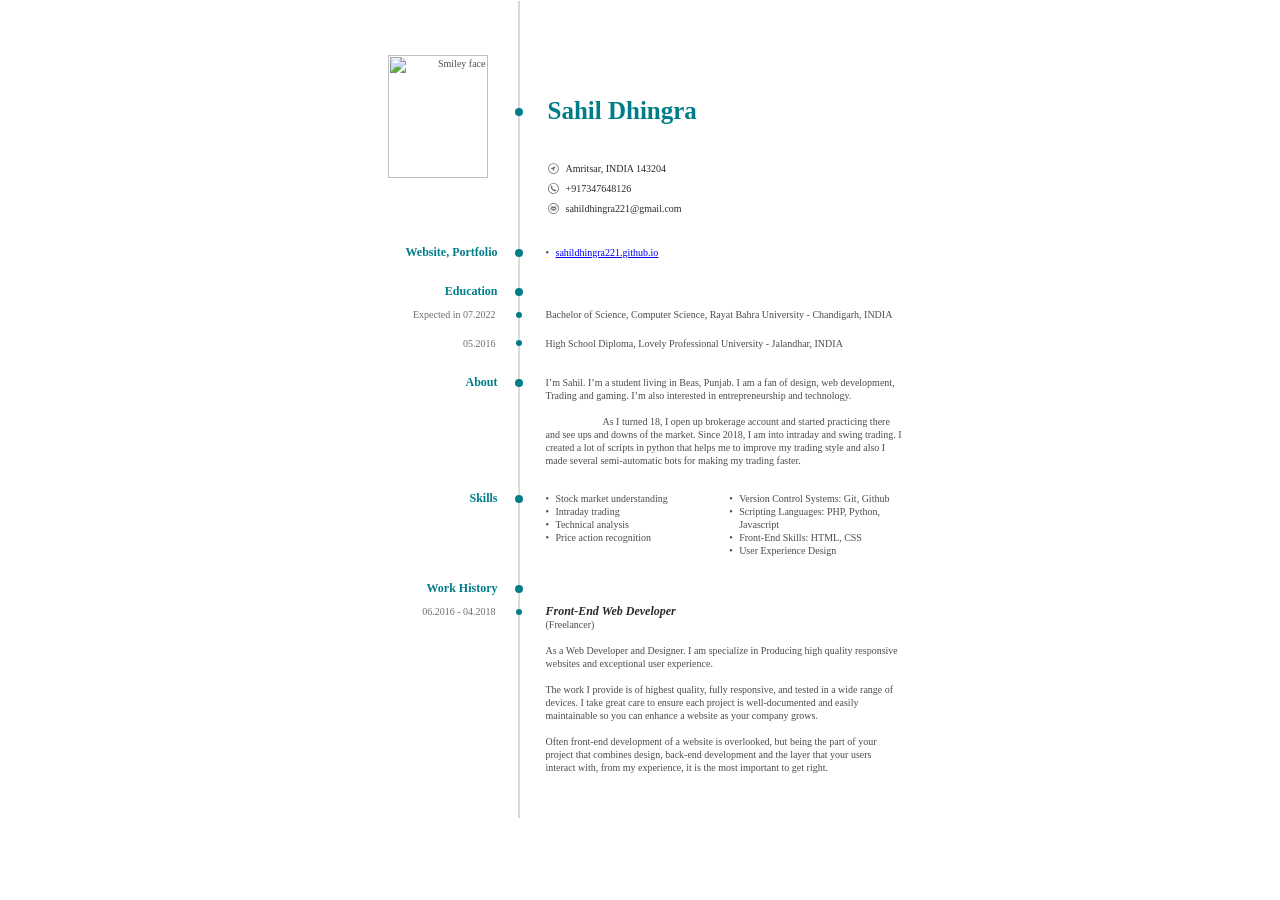
==== resume.html @ 559a5443 "--" ====
<head>
    <link rel="stylesheet" href="resume.css">
</head>
<body>
<div class="">
    <div id="document" class="document fontsize fontface vmargins hmargins  pagesize skn-mlf6 MLF6  MPR ">
        <div id="CONTAINER_PARENT_0" class="topsection">
            <div id="CONTAINER_0" class="left-box">
                <div data-react-beautiful-dnd-draggable="3" class="sortable-item section-container SortableItem-sibling  data-PICT">
                    <div class="document-tool sec-tool" id="editIcons" style="right: -2px;"></div>
                    <div id="SECTION_PICT7552d67d-1eed-a197-2945-15491c7cebd7" class="section notdraggable section-pict SECTION_PICT firstsection    " data-section-cd="PICT">
                        <div class=" doc-item">
                            <div class="">
                                <div class="">
                                    <div id="PARAGRAPH_PICT_a1ad3c7f-698c-4650-85c9-82f3941f0266" class="paragraph PARAGRAPH_PICT firstparagraph  ">
                                        <div class="clearfix doc-item">
                                            <div class="PICTPic">
                                                <div class="field" id="FIELD_PURL"><img class="chk" src="https://intlphotos.blob.core.windows.net/photos/in/3e060ab4-59a6-4940-82f0-f0417cb719e3.jpeg?0.648916024757165" alt="Smiley face"></div>
                                            </div>
                                        </div>
                                    </div>
                                </div>
                            </div>
                        </div>
                    </div>
                </div>
            </div>
            <div id="CONTAINER_1" class="right-box">
                <div data-react-beautiful-dnd-draggable="3" class="sortable-item section-container SortableItem-sibling name-contact ">
                    <div class="document-tool sec-tool" id="editIcons" style="right: -2px;"></div>
                    <div id="SECTION_NAMEb555451d-27c5-4bfc-bf7b-f57c0323a44e" class="section notdraggable SECTION_NAME     " data-section-cd="NAME">
                        <div class=" doc-item">
                            <div class="">
                                <div class="">
                                    <div id="PARAGRAPH_NAME_5bb9885c-5742-7766-4abd-771b2ad3e99a" class="paragraph PARAGRAPH_NAME firstparagraph  ">
                                        <div>
                                            <div class="name" dependency="FNAM|LNAM">
                                                <span class="field" id="FIELD_FNAM">Sahil</span><span dependency="FNAM+LNAM"> </span><span class="field" id="FIELD_LNAM">Dhingra</span>
                                            </div>

                                        </div>
                                    </div>
                                </div>
                            </div>
                        </div>
                    </div>
                    <div id="SECTION_CNTC436a7eb3-ae06-4fed-b0b2-0557e4ba7c1b" class="section SECTION_CNTC notdraggable     " data-section-cd="CNTC">
                        <div class=" doc-item">
                            <div class="">
                                <div class="">
                                    <div id="PARAGRAPH_CNTC_57a2c200-5609-93a1-6235-9f9015d9b83d" class="paragraph PARAGRAPH_CNTC firstparagraph  ">
                                        <div class="clearfix doc-item">
                                            <div class="address">
                                                <div class="iconRow" dependency="ADDR|STRT|CITY|STAT|ZIPC">
                                                    <div class="iconSvg">
                                                        <svg width="11" height="11" viewBox="0 0 11 11">
                                                            <path fill="#6e6e6e" d="M5.505.88a4.63 4.63 0 0 1 4.625 4.625 4.63 4.63 0 0 1-4.625 4.625A4.63 4.63 0 0 1 .88 5.505 4.63 4.63 0 0 1 5.505.88zm0-.75A5.38 5.38 0 0 0 .13 5.505a5.38 5.38 0 0 0 5.375 5.375 5.38 5.38 0 0 0 5.375-5.375A5.38 5.38 0 0 0 5.505.13z"></path>
                                                            <path fill="#6e6e6e" d="M7.535 3.436L5.19 8.165a.135.135 0 0 1-.256-.044l-.246-2.027-2.146-.36a.135.135 0 0 1-.034-.257l4.848-2.225a.136.136 0 0 1 .178.184z"></path>
                                                        </svg>
                                                    </div>
                                                    <div class="icoTxt zipsuffix">
                                                        <span class="field" id="FIELD_STRT"></span>
                                                        <span class="field" id="FIELD_CITY"></span>
                                                        <span class="field" id="FIELD_STAT"></span>
                                                        <span class="field" id="FIELD_ZIPC"></span>
                                                        <span class="field" id="FIELD_ADDR">Amritsar, INDIA 143204</span>
                                                    </div>

                                                </div>
                                                <div class="iconRow" dependency="HPHN|CPHN">
                                                    <div class="iconSvg">
                                                        <svg width="11" height="11" viewBox="0 0 11 11">
                                                            <path fill="#6e6e6e" d="M5.49.802a4.688 4.688 0 1 1-.001 9.376 4.688 4.688 0 0 1 0-9.376zm0-.762a5.45 5.45 0 1 0 0 10.9 5.45 5.45 0 0 0 0-10.9z"></path>
                                                            <path fill="#6e6e6e" d="M8.168 7.818l-.406.406c-.072.072-.284.117-.291.117A4.79 4.79 0 0 1 2.64 3.5s.046-.207.118-.279l.406-.405a.678.678 0 0 1 .634-.15l.085.028c.2.067.408.287.463.49l.205.75a.735.735 0 0 1-.168.641l-.271.271a2.878 2.878 0 0 0 2.024 2.025l.27-.271a.735.735 0 0 1 .643-.169l.749.205a.803.803 0 0 1 .49.463l.028.087c.066.199 0 .484-.149.632z"></path>
                                                        </svg>
                                                    </div>
                                                    <div class="icoTxt">
                                                        <span class="field" id="FIELD_HPHN">+917347648126</span>
                                                        <span class="field" id="FIELD_CPHN"></span>
                                                    </div>
                                                </div>
                                                <div class="iconRow" dependency="EMAI">
                                                    <div class="iconSvg">
                                                        <svg width="11" height="11" viewBox="0 0 11 11">
                                                            <path fill="#6e6e6e" d="M4.25 10.025A4.697 4.697 0 0 1 .972 6.747a4.566 4.566 0 0 1-.17-1.25A4.697 4.697 0 0 1 4.249.972a4.62 4.62 0 0 1 1.249-.17 4.55 4.55 0 0 1 1.823.37c.577.25 1.075.585 1.496 1.007.424.425.76.923 1.007 1.496a4.55 4.55 0 0 1 .37 1.824 4.697 4.697 0 0 1-3.447 4.526c-.402.113-.817.17-1.25.17-.431 0-.846-.056-1.247-.169zm2.703.732a5.456 5.456 0 0 0 3.255-2.503 5.458 5.458 0 0 0 .747-2.756c0-.748-.144-1.458-.432-2.126A5.542 5.542 0 0 0 9.356 1.64 5.494 5.494 0 0 0 7.623.473 5.312 5.312 0 0 0 5.498.04c-.499 0-.984.067-1.455.198-.46.13-.896.313-1.302.55a5.372 5.372 0 0 0-1.104.852A5.457 5.457 0 0 0 .04 5.497a5.455 5.455 0 0 0 2.701 4.71 5.458 5.458 0 0 0 2.757.748c.502 0 .986-.066 1.455-.198z"></path>
                                                            <path fill="#6e6e6e" d="M8.337 3.41H2.672a.22.22 0 0 0-.142.046.152.152 0 0 0-.06.127v.537c0 .027.012.04.036.04l2.975 1.442.024.01c.016 0 .028-.004.036-.01l2.88-1.442a.11.11 0 0 1 .037-.01.11.11 0 0 0 .036-.01c.032 0 .048-.013.048-.04v-.517a.148.148 0 0 0-.06-.127.24.24 0 0 0-.145-.046z"></path>
                                                            <path fill="#6e6e6e" d="M4.273 5.568c.009-.007.012-.017.012-.03 0-.02-.008-.03-.023-.03l-1.709-.833a.091.091 0 0 0-.06 0c-.016 0-.023.01-.023.03v2.183c0 .02.012.033.036.04h.024c.016 0 .023-.003.023-.01z"></path>
                                                            <path fill="#6e6e6e" d="M6.35 5.738c-.009-.02-.029-.023-.06-.01l-.657.323a.277.277 0 0 1-.25 0l-.575-.273c-.023-.014-.043-.014-.06 0L2.562 7.503c-.009.007-.012.02-.012.04 0 .007.008.017.023.03.048.013.08.02.096.02h5.605a.076.076 0 0 0 .048-.02c0-.027-.003-.043-.012-.052z"></path>
                                                            <path fill="#6e6e6e" d="M8.501 4.64h-.048l-1.626.823c-.016 0-.023.01-.023.03-.008.006-.003.016.012.03l1.626 1.493c.016.013.028.02.036.02h.023c.024-.02.037-.033.037-.04V4.68c-.002-.013-.013-.027-.037-.04z"></path>
                                                        </svg>

                                                    </div>
                                                    <div class="icoTxt">
                                                        <span class="field" id="FIELD_EMAI">sahildhingra221@gmail.com</span>
                                                    </div>
                                                </div>







                                            </div>
                                        </div>
                                    </div>
                                </div>
                            </div>
                        </div>
                    </div>
                    <div class="doc-overlay section-overlay" style="left:-2px; right: -2px;"><span> </span></div>
                </div>
            </div>
        </div>
        <div id="CONTAINER_PARENT_1" class="parentContainer">
            <div id="CONTAINER_2">
                <div data-react-beautiful-dnd-draggable="4" class="sortable-item section-container SortableItem-sibling  data-ALNK">
                    <div class="document-tool sec-tool" id="editIcons" style="right: -2px;"></div>
                    <div id="SECTION_ALNK6ec01ab6-d508-6ba0-b942-a8bc9a2afc28" class="section SECTION_ALNK     " data-section-cd="ALNK">
                        <div class=" doc-item">
                            <div class="heading">
                                <div class="sectiontitle" id="SECTIONNAME_ALNK">Website, Portfolio<span class="rename-section text-rename"> </span></div>
                            </div>
                            <div class="">
                                <div class="">
                                    <div id="PARAGRAPH_ALNK_ca0a596e-dc1f-b4c2-bddc-9ed15defc147" class="paragraph PARAGRAPH_ALNK firstparagraph  ">
                                        <div class="clearfix doc-item">
                                            <div class="singlecolumn">
                                                <ul>
                                                    <li dependency="LNK1"><span class="field" id="FIELD_LNK1"><a href="https://sahildhingra221.github.io">sahildhingra221.github.io</a></span></li>


                                                </ul>
                                            </div>
                                        </div>
                                    </div>
                                </div>
                            </div>
                        </div>
                    </div>
                </div>
                <div data-react-beautiful-dnd-draggable="4" class="sortable-item section-container SortableItem-sibling  data-EDUC">
                    <div class="document-tool sec-tool" id="editIcons" style="right: -2px;"></div>
                    <div id="SECTION_EDUCef10938d-8812-4735-a8e7-2cbad4cb65f0" class="section education SECTION_EDUC   multi-para  " data-section-cd="EDUC">
                        <div class=" doc-item">
                            <div class="heading">
                                <div class="sectiontitle" id="SECTIONNAME_EDUC">Education<span class="rename-section text-rename"> </span></div>
                            </div>
                            <div class="">
                                <div class="sortableInner">
                                    <div id="PARAGRAPH_EDUC_fdb60202-7c7e-258a-7d26-f7c9ea4cae46" class="paragraph PARAGRAPH_EDUC firstparagraph  ">
                                        <div class="clearfix doc-item">
                                            <div class="singlecolumn">
                                                <div>
                                                    <div class="datewrapper">
                                                        <span class="xslt_static_change">Expected in </span>
                                                        <span id="FIELD_GRYR" format="%m.%Y">07.2022</span>
                                                        <span class="jobdates" id="FIELD_GRST" format="%m.%Y"></span><span class="jobdates" id="FIELD_GRED" format="%m.%Y"></span>

                                                        <span id="FIELD_GRIP"></span>
                                                    </div>
                                                    <div>
                                                        <span class="degree" id="FIELD_DGRE">Bachelor of Science</span><span dependency="DGRE"><span dependency="STUY|SCHO">, </span></span><span class="programline" id="FIELD_STUY">Computer Science</span><span dependency="STUY+SCHO">, </span><span class="companyname" id="FIELD_SCHO">Rayat Bahra University</span><span dependency="DGRE|STUY|SCHO"><span dependency="SCIT|SSTA|SCNT|GRHN"> -</span></span>
                                                        <span class="joblocation jobcity" id="FIELD_SCIT">Chandigarh, INDIA</span><span class="joblocation jobstate" id="FIELD_SSTA"></span><span class="joblocation jobcountry" id="FIELD_SCNT"></span><span id="FIELD_GRHN"></span>
                                                    </div>
                                                </div>

                                                <div class="field jobline" id="FIELD_FRFM"></div>
                                            </div>
                                        </div>
                                    </div>
                                    <div id="PARAGRAPH_EDUC_21101ee1-19d8-806c-139f-44946fb6a767" class="paragraph PARAGRAPH_EDUC  ">
                                        <div class="clearfix doc-item">
                                            <div class="singlecolumn">
                                                <div>
                                                    <div class="datewrapper">
                                                        <span class="xslt_static_change displayNoneThisField">Expected in </span>
                                                        <span id="FIELD_GRYR" format="%m.%Y">05.2016</span>
                                                        <span class="jobdates" id="FIELD_GRST" format="%m.%Y"></span><span class="jobdates" id="FIELD_GRED" format="%m.%Y"></span>

                                                        <span id="FIELD_GRIP"></span>
                                                    </div>
                                                    <div>
                                                        <span class="degree" id="FIELD_DGRE">High School Diploma</span><span dependency="DGRE"><span dependency="STUY|SCHO">, </span></span><span class="programline" id="FIELD_STUY"></span><span class="companyname" id="FIELD_SCHO">Lovely Professional University</span><span dependency="DGRE|STUY|SCHO"><span dependency="SCIT|SSTA|SCNT|GRHN"> -</span></span>
                                                        <span class="joblocation jobcity" id="FIELD_SCIT">Jalandhar, INDIA</span><span class="joblocation jobstate" id="FIELD_SSTA"></span><span class="joblocation jobcountry" id="FIELD_SCNT"></span><span id="FIELD_GRHN"></span>
                                                    </div>
                                                </div>

                                                <div class="field jobline" id="FIELD_FRFM"></div>
                                            </div>
                                        </div>
                                    </div>
                                </div>
                            </div>
                        </div>
                    </div>
                </div>
                <div data-react-beautiful-dnd-draggable="4" class="sortable-item section-container SortableItem-sibling  data-SUMM">
                    <div class="document-tool sec-tool" id="editIcons" style="right: -2px;"></div>
                    <div id="SECTION_SUMM17c10f59-9bdd-4995-8a57-1867664efdda" class="section summary SECTION_SUMM     " data-section-cd="SUMM">
                        <div class=" doc-item">
                            <div class="heading">
                                <div class="sectiontitle" id="SECTIONNAME_SUMM">About<span class="rename-section text-rename"> </span></div>
                            </div>
                            <div class="">
                                <div class="">
                                    <div id="PARAGRAPH_SUMM_2eea8996-0c94-b5e3-5a70-abf9d48c1b20" class="paragraph PARAGRAPH_SUMM firstparagraph  ">
                                        <div class="clearfix doc-item">
                                            <div class="field singlecolumn" id="FIELD_FRFM">
                                                <p>I’m Sahil. I’m a student living in Beas, Punjab. I am a fan of design, web development, Trading and gaming. I’m also interested in entrepreneurship and technology.</p>
                                               <br> <p>&nbsp;&nbsp;&nbsp;&nbsp;&nbsp;&nbsp;&nbsp;&nbsp;&nbsp;&nbsp;&nbsp;&nbsp;&nbsp;&nbsp;&nbsp;&nbsp;&nbsp;&nbsp;&nbsp;&nbsp;&nbsp;&nbsp;&nbsp;As I turned 18, I open up brokerage account and started practicing there and see ups and downs of the market. Since 2018, I am into intraday and swing trading. I created a lot of scripts in python that helps me to improve my trading style and also I made several semi-automatic bots for making my trading faster.</p>
                                            </div>
                                        </div>
                                    </div>
                                </div>
                            </div>
                        </div>
                    </div>
                </div>
                <div data-react-beautiful-dnd-draggable="4" class="sortable-item section-container SortableItem-sibling  data-HILT">
                    <div class="document-tool sec-tool" id="editIcons" style="right: -2px;"></div>
                    <div id="SECTION_HILT2573421b-de8c-44b9-8da8-129b25bbd74a" class="section SECTION_HILT     " data-section-cd="HILT">
                        <div class=" doc-item">
                            <div class="heading">
                                <div class="sectiontitle" id="SECTIONNAME_HILT">Skills<span class="rename-section text-rename"> </span></div>
                            </div>
                            <div class="">
                                <div class="">
                                    <div id="PARAGRAPH_HILT_fd6a8d09-a224-71e0-ee35-a977a0dbc04a" class="paragraph PARAGRAPH_HILT firstparagraph  ">
                                        <div class="clearfix doc-item">
                                            <div class="singlecolumn maincolumn">
                                                <div class="skill">
                                                    <span class="paddedline" id="FIELD_SKC1">
                                                        <ul>
                                                            <li>Stock market understanding</li>
                                                            <li>Intraday trading</li>
                                                            <li>Technical analysis</li>
                                                            <li>Price action recognition</li>
                                                        </ul>
                                                    </span>
                                                    <span class="paddedline" id="FIELD_SKC2">
                                                        <ul>
                                                            <li>Version Control Systems: Git, Github</li>
                                                            <li>Scripting Languages: PHP, Python, Javascript</li>
                                                            <li>Front-End Skills: HTML, CSS</li>
                                                            <li>User Experience Design</li>
                                                        </ul>
                                                    </span>
                                                </div>
                                            </div>
                                        </div>
                                    </div>
                                </div>
                            </div>
                        </div>
                    </div>
                </div>
                <div data-react-beautiful-dnd-draggable="4" class="sortable-item section-container SortableItem-sibling  data-EXPR">
                    <div class="document-tool sec-tool" id="editIcons" style="right: -2px;"></div>
                    <div id="SECTION_EXPR9a9a3683-26c2-4218-8319-80bdff112d02" class="section experience SECTION_EXPR   multi-para  " data-section-cd="EXPR">
                        <div class=" doc-item">
                            <div class="heading">
                                <div class="sectiontitle" id="SECTIONNAME_EXPR">Work History<span class="rename-section text-rename"> </span></div>
                            </div>
                            <div class="">
                                <div class="">
                                    <div id="PARAGRAPH_EXPR_16f9e79e-dada-e594-e03e-6519092d50e9" class="paragraph PARAGRAPH_EXPR firstparagraph  ">
                                        <div class="clearfix doc-item">
                                            <div class="singlecolumn">
                                                <div class="disp-block datewrapper" dependency="JSTD|EDDT">
                                                    <span class="jobdates" id="FIELD_JSTD" format="%m.%Y">06.2016</span><span dependency="JSTD+EDDT"> - </span>
                                                    <span class="jobdates" id="FIELD_EDDT" format="%m.%Y">04.2018</span>
                                                </div>
                                                <div>
                                                    <span class="jobtitle txt-itl disp-block">
                                                        <span class="txt-bold" id="FIELD_JTIT">Front-End Web Developer</span>
                                                    </span>
                                                    <span class="disp-block locationGap" dependency="COMP|JSTA|JCIT|JCNT|JCTR">
                                                        <span class="companyname" id="FIELD_COMP">(Freelancer)</span><span dependency="COMP"></span><span class="jobcity" id="FIELD_JCIT"></span><span class="jobstate" id="FIELD_JSTA"></span><span class="joblocation jobcountry" id="FIELD_JCNT"></span><span id="FIELD_JCTR"></span>
                                                    </span><br>
                                                    <span class="jobline" id="FIELD_JDES">
                                                        <p>As a Web Developer and Designer. I am specialize in Producing high quality responsive websites and exceptional user experience.</p><br>
                                                        <p>The work I provide is of highest quality, fully responsive, and tested in a wide range of devices. I take great care to ensure each project is well-documented and easily maintainable so you can enhance a website as your company grows.</p><br>
                                                        <p>Often front-end development of a website is overlooked, but being the part of your project that combines design, back-end development and the layer that your users interact with, from my experience, it is the most important to get right.</p>
                                                    </span>
                                                </div>
                                            </div>
                                        </div>
                                    </div>
                                </div>
                            </div>
                        </div>
                    </div>
                </div>
            </div>
        </div>
        <div id="CONTAINER_PARENT_2" class="signContainerParent">
            <div id="CONTAINER_3" class="signContainer"></div>
        </div>
    </div>
</div>
</body>
---- resume.css ----
#document {
    margin: 0 auto;
}
html,
body,
div,
span,
applet,
object,
iframe,
h1,
h2,
h3,
h4,
h5,
h6,
p,
blockquote,
pre,
a,
abbr,
acronym,
address,
big,
cite,
code,
del,
dfn,
em,
font,
img,
ins,
kbd,
q,
s,
samp,
small,
strike,
strong,
sub,
sup,
tt,
var,
b,
u,
i,
center,
dl,
dt,
dd,
ol,
ul,
li,
fieldset,
form,
label,
legend,
table,
caption,
tbody,
tfoot,
thead,
tr,
th,
td {
    margin: 0;
    padding: 0;
    border: 0;
    outline: 0;
    vertical-align: baseline;
    background: transparent
}

body {
    line-height: 1;
    text-align: left;
    font-feature-settings: "liga"0;
    -moz-font-feature-settings: "liga"off
}

#document.skn-mlf6 table {
    border-collapse: collapse;
    border-spacing: 0;
    font-size: inherit;
    color: inherit;
    width: 100%
}

/*START content disc style for LI*/
#document.skn-mlf6 ul,
#document.skn-mlf6 li {
    list-style: none;
    margin: 0;
    padding: 0
}

#document.skn-mlf6 ul li {
    position: relative;
    margin: 0 0 0 0px;
    padding-left: 10px
}

#document.skn-mlf6 ul li:before {
    content: '\2022';
    font-size: 10px;
    position: absolute;
    left: 0;
    top: 0
}

/*END content disc style for LI*/

/*Helping classes*/
#document.skn-mlf6 .txt-bold {
    font-weight: bold
}

#document.skn-mlf6 .txt-itl {
    font-style: italic
}

#document.skn-mlf6 .disp-block {
    display: block
}

#document.skn-mlf6 .flt-right {
    float: right
}

/*Document*/
#document.skn-mlf6 {
    color: #504b48;
    line-height: 13px;
    word-wrap: break-word;
    min-height: 792px;
    position: relative
}

#document.skn-mlf6 .name {
    color: #007d89;
    font-weight: bold;
    text-transform: capitalize;
    padding-bottom: 5px;
    position: relative
}

#document.skn-mlf6 .address {
    color: #2a2a2a;
    display: table;
    table-layout: fixed;
    width: 100%
}

#document.skn-mlf6 .resumeTitle {
    font-weight: bold;
    text-transform: capitalize;
    letter-spacing: 1px;
    padding-bottom: 7px
}

/* common left-right container */
#document.skn-mlf6 .name,
#document.skn-mlf6 .address {
    display: table;
    table-layout: fixed;
    width: 100%
}

#document.skn-mlf6 .section .heading {
    text-align: right;
    position: relative;
    float: left;
    padding-right: 20px;
    box-sizing: border-box;
    z-index: 1
}

#document.skn-mlf6 .section > .heading {
    width: 141px;
}

/*Only for API*/
#document.skn-mlf6 .parentContainer .education .firstparagraph:before {
    content: '';
    position: absolute;
    left: -2px;
    background: #007d89;
    border-radius: 50%;
    top: 19px;
    height: 6px;
    width: 6px;
    font-size: 21px;
    z-index: 1
}

#document.skn-mlf6 .section .heading:before {
    content: '';
    position: absolute;
    right: -5px;
    top: 29px;
    background: #007d89;
    height: 8px;
    width: 8px;
    border-radius: 50%;
    z-index: 2
}

#document.skn-mlf6 .name:before {
    content: '';
    position: absolute;
    left: -33px;
    top: 13px;
    background-color: #007d89;
    height: 8px;
    width: 8px;
    border-radius: 50%;
    z-index: 2
}

#document.skn-mlf6 .parentContainer .paragraph {
    position: relative;
    min-height: 14px
}

/*Margin-Left: 139px only for API*/
#document.skn-mlf6 .parentContainer .paragraph:not(.firstparagraph):before,
#document.skn-mlf6 .parentContainer .experience .firstparagraph:before {
    content: '';
    position: absolute;
    left: -2px;
    background: #007d89;
    border-radius: 50%;
    top: 19px;
    height: 6px;
    width: 6px;
    font-size: 21px;
    z-index: 1
}

#document.skn-mlf6 .parentContainer .section:after {
    content: '';
    display: table;
    clear: both
}

#document.skn-mlf6 .parentContainer .section:not(.lang-sec):not(.skli-sec) .section:last-child .paragraph:last-child {
    padding-bottom: 56px
}

#document.skn-mlf6 .sectiontitle {
    color: #007d89;
    text-transform: capitalize;
    font-weight: bold
}

#document.skn-mlf6 .experience .heading,
#document.skn-mlf6 .education .heading {
    float: none;
    padding-bottom: 10px
}

#document.skn-mlf6 .experience .firstparagraph {
    padding: 0
}

#document.skn-mlf6 .paragraph .datewrapper {
    color: #6e6e6e;
    text-align: right;
    float: left
}

#document.skn-mlf6 .experience .paragraph,
#document.skn-mlf6 .education .paragraph {
    clear: both
}

#document.skn-mlf6 .firstparagraph .sectiontitle {
    visibility: hidden
}

#document.skn-mlf6 .firstparagraph ~ .paragraph .sectiontitle {
    display: none
}

#document.skn-mlf6 .left-box {
    vertical-align: top;
    width: 174px
}

#document.skn-mlf6 .left-box,
#document.skn-mlf6 .right-box {
    box-sizing: border-box;
    position: relative;
    padding: 0px 25px;
    display: table-cell
}

#document.skn-mlf6 .left-box .paragraph,
#document.skn-mlf6 .right-box .paragraph {
    border: none
}

#document.skn-mlf6 .left-box .firstparagraph,
#document.skn-mlf6 .right-box .firstparagraph {
    padding-top: 30px
}

#document.skn-mlf6 .left-box .firstparagraph {
    border: none
}

#document.skn-mlf6 .singlecolumn .skill {
    display: table;
    width: 100%;
    table-layout: fixed
}

#document.skn-mlf6 .singlecolumn .skill .paddedline {
    display: table-cell;
    width: 50%
}

#document.skn-mlf6 .skill .paddedline:last-child {
    padding-left: 10px
}

/*Right box*/
#document.skn-mlf6 .right-box > .section .firstparagraph {
    padding-top: 65px
}

#document.skn-mlf6 .right-box .section:not(:first-child) .paragraph {
    padding-top: 5px
}

#document.skn-mlf6 .right-box {
    padding-left: 0px;
    display: table-cell;
    vertical-align: top;
    width: calc(100% - 160px)
}

/*parentContainer*/
#document.skn-mlf6 .parentContainer {
    padding: 0 35px 35px
}

/*#document.skn-mlf6 .topsection:before,#document.skn-mlf6 .parentContainer:before{content:'';position:absolute;left:173px;top:0;height:100%;border-left:2px solid #dadada}*/
#document.skn-mlf6 .jobline > ul {
    padding: 5px 0 0 0px
}

#document.skn-mlf6 .parentContainer .experience .firstparagraph:before {
    top: 4px
}

#document.skn-mlf6 .firstparagraph .datewrapper {
    top: 0
}

#document.skn-mlf6 .jobtitle {
    color: #2a2a2a
}

/* PICT */
#document.skn-mlf6 .PICTPic,
#document.skn-mlf6 .PICTPic .field {
    width: 110px;
    text-align: right;
    height: 123px
}

#document.skn-mlf6 .topsection .left-box {
    padding: 0px 28px 0px 35px;
    width: 177px
}

#document.skn-mlf6 .PICTPic img {
    box-sizing: border-box;
    width: 100px;
    height: 123px;
    max-width: 100%;
    max-height: 100%
}

/* SVG Icon Style */
#document.skn-mlf6 .iconRow {
    clear: both;
    margin-bottom: 5px;
    display: table;
    table-layout: fixed;
    width: 100%
}

#document.skn-mlf6 .iconRow:last-child {
    padding-bottom: 0
}

#document.skn-mlf6 .iconSvg {
    width: 11px;
    height: 15px;
    display: table-cell;
    vertical-align: middle;
    text-align: center
}

#document.skn-mlf6 .iconSvg svg {
    vertical-align: middle;
    overflow: visible
}

#document.skn-mlf6 .icoTxt {
    padding-left: 7px;
    display: table-cell;
    padding-left: 7px;
    vertical-align: middle
}


/*New logic for infographic*/
#document.skn-mlf6 .lang-sec .singlecolumn,
#document.skn-mlf6 .skli-sec .singlecolumn {
    display: none
}

#document.skn-mlf6 .lang-sec.infobarsec .infobarpara,
#document.skn-mlf6 .lang-sec.infotilesec .infotilepara,
#document.skn-mlf6 .skli-sec.infobarsec .infobarpara,
#document.skn-mlf6 .skli-sec.infotilesec .infotilepara {
    display: block
}

/*Infographic Bar*/
#document.skn-mlf6 .lang-sec.infobarsec,
#document.skn-mlf6 .skli-sec.infobarsec {
    font-size: 0
}

#document.skn-mlf6 .lang-sec.infobarsec .field *,
#document.skn-mlf6 .skli-sec.infobarsec .field *,
#document.skn-mlf6 .lang-sec.infobarsec .nativeLangPara .field {
    display: inline
}

#document.skn-mlf6 .lang-sec.infobarsec .para_odd,
#document.skn-mlf6 .skli-sec.infobarsec .para_odd {
    margin-right: 15px
}

#document.skn-mlf6 .lang-sec.infobarsec .paragraph,
#document.skn-mlf6 .skli-sec.infobarsec .paragraph {
    display: inline-block;
    vertical-align: top;
    margin-top: 0;
    margin-left: 0;
    padding: 0;
    padding-top: 0;
    padding-bottom: 5px;
    border: none
}

#document.skn-mlf6 .lang-sec.infobarsec .singlecolumn,
#document.skn-mlf6 .skli-sec.infobarsec .singlecolumn {
    margin-left: 0;
    position: relative
}

#document.skn-mlf6 .lang-sec.infobarsec .rating-bar,
#document.skn-mlf6 .skli-sec.infobarsec .rating-bar {
    background: #d5d6d6;
    width: 100%;
    clear: both;
    margin-top: 3px;
    overflow: hidden
}

#document.skn-mlf6 .lang-sec.infobarsec .paragraph.nativeLangPara {
    width: 100%
}

#document.skn-mlf6 .lang-sec.infobarsec .inner-rating,
#document.skn-mlf6 .skli-sec.infobarsec .inner-rating {
    background-color: #000;
    height: 4px;
    width: 60%
}

#document.skn-mlf6 .lang-sec.infobarsec > .paragraph:nth-last-child(1),
#document.skn-mlf6 .lang-sec.infobarsec > .paragraph:nth-last-child(2),
#document.skn-mlf6 .skli-sec.infobarsec > .paragraph:nth-last-child(1),
#document.skn-mlf6 .skli-sec.infobarsec > .paragraph:nth-last-child(2) {
    padding-bottom: 0
}

#document.skn-mlf6 .lang-sec.infobarsec .paragraph .singlecolumn,
#document.skn-mlf6 .skli-sec.infobarsec .paragraph .singlecolumn {
    border: none;
    padding: 0
}

#document.skn-mlf6 .lang-sec.infobarsec .paragraph:before,
#document.skn-mlf6 .skli-sec.infobarsec .paragraph:before {
    display: none
}

#document.skn-mlf6 .new-lang .paragraph .lang-colon {
    display: none
}

/*Infographic Tiles*/
#document.skn-mlf6 .lang-sec.infotilesec,
#document.skn-mlf6 .skli-sec {
    font-size: 0
}

#document.skn-mlf6 .lang-sec.infotilesec .paragraph,
#document.skn-mlf6 .parentContainer .skli-sec .paragraph {
    display: inline-block;
    vertical-align: top;
    padding-bottom: 5px !important;
    margin-top: 0;
    margin-left: 0;
    border: none;
    padding-left: 0;
    padding-top: 0
}

#document.skn-mlf6 .lang-sec.infotilesec .paragraph:nth-last-child(1),
#document.skn-mlf6 .lang-sec.infotilesec .paragraph:nth-last-child(2),
#document.skn-mlf6 .skli-sec .paragraph:nth-last-child(1),
#document.skn-mlf6 .skli-sec .paragraph:nth-last-child(2) {
    padding-bottom: 0
}

#document.skn-mlf6 .lang-sec.infotilesec .nativeLangPara .field,
#document.skn-mlf6 .lang-sec.infotilesec .field *,
#document.skn-mlf6 .lang-sec.infotilesec .field *,
#document.skn-mlf6 .skli-sec .field * {
    display: inline
}

#document.skn-mlf6 .lang-sec.infotilesec .singlecolumn,
#document.skn-mlf6 .skli-sec .singlecolumn {
    margin-left: 0;
    position: relative
}

#document.skn-mlf6 .lang-sec.infotilesec .sliced-rect,
#document.skn-mlf6 .skli-sec .sliced-rect {
    height: 6px;
    width: 100%;
    line-height: 0px;
    margin-top: 3px;
    clear: both
}

#document.skn-mlf6 .lang-sec.infotilesec .paragraph.para_odd,
#document.skn-mlf6 .skli-sec .paragraph.para_odd {
    margin-right: 15px
}

#document.skn-mlf6 .lang-sec.infotilesec .sliced-rect .sliced-rect-tile,
#document.skn-mlf6 .skli-sec .sliced-rect .sliced-rect-tile {
    height: 100%;
    background-color: #d5d6d6;
    float: left;
    margin-right: 3px
}

#document.skn-mlf6 .lang-sec.infotilesec .sliced-rect .sliced-rect-tile:last-child,
#document.skn-mlf6 .skli-sec .sliced-rect .sliced-rect-tile:last-child {
    margin-right: 0
}

#document.skn-mlf6 .lang-sec.infotilesec .paragraph .singlecolumn,
#document.skn-mlf6 .skli-sec .paragraph .singlecolumn {
    border: none
}

#document.skn-mlf6 .lang-sec.infotilesec .paragraph:before,
#document.skn-mlf6 .skli-sec .paragraph:before {
    display: none
}

#document.skn-mlf6 .skli-sec .paragraph:nth-last-child(1) .singlecolumn .field:last-child,
#document.skn-mlf6 .skli-sec .paragraph:nth-last-child(2) .singlecolumn .field:last-child {
    min-height: 0
}

/*Rectangular Rating Blocks*/
#document.skn-mlf6 .sliced-rect .sliced-rect-tile.ratvfill {
    background-color: #576d7b
}

#document.skn-mlf6 .hide-bar .paragraph .rating-bar,
#document.skn-mlf6 .hide-bar .paragraph .sliced-rect,
#document.skn-mlf6 .hide-colon .paragraph .colon {
    display: none
}

/*MPR*/
#document.skn-mlf6 .hide-bar .field-ratt {
    display: none
}

/* MFR address order code */
#document.skn-mlf6 .zipsuffix {
    display: table-cell
}

#document.skn-mlf6 .zipprefix,
#document.skn-mlf6.MFR .zipsuffix,
#document.skn-mlf6.MES .zipsuffix {
    display: none
}

#document.skn-mlf6.MFR .zipprefix,
#document.skn-mlf6.MES .zipprefix {
    display: table-cell
}

/* PPDT */
#document.skn-mlf6 .section.disclaim .paragraph {
    padding-bottom: 20px;
    padding-top: 0px;
    padding-left: 20px;
    border: none
}

#document.skn-mlf6 .section.disclaim {
    background: white
}

#document.skn-mlf6 .disclaim .field.singlecolumn {
    margin-left: 0
}

#document.skn-mlf6 .disclaim .field.singlecolumn,
#document.skn-mlf6 .disclaim .field.singlecolumn li,
#document.skn-mlf6 .disclaim .field.singlecolumn p,
#document.skn-mlf6 .disclaim .field.singlecolumn span {
    font-size: 9px;
    color: #8a8a8a
}

#document.skn-mlf6 .disclaim .heading:before {
    display: none
}

#document.skn-mlf6 .section {
    position: relative
}

/*Social Icons*/
#document.skn-mlf6 .svg-circlebdr,
#document.skn-mlf6 .svg-inricon {
    fill: #6e6e6e
}

#document.skn-mlf6 .svg-circlebdr {
    stroke: #6e6e6e
}

/* GRYR */
#document.skn-mlf6 .displayNoneThisField {
    display: none
}

/* Keep this class always at bottom */

/*For Extra Space Before Colon*/
#document.skn-mlf6 .beforecolonspace {
    display: none !important
}

#document.skn-mlf6.MFR .beforecolonspace {
    display: inline !important
}

</style > <style type="text/css"id="dynamic"data-time="Sat Jul 10 2021 13:40:07 GMT+0530 (India Standard Time)" > #document.skn-mlf6,
#document.skn-mlf6 table {
    line-height: 13px
}

#document.skn-mlf6.pagesize {
    width: 595px
}

.resume-document #document.skn-mlf6.pagesize.LPL,
.resume-document #document.skn-mlf6.pagesize.LIT {
    width: 750px
}

#document.skn-mlf6.fontsize,
#document.skn-mlf6 .lang-sec .paragraph *,
#document.skn-mlf6 .skli-sec .paragraph * {
    font-size: 10px
}

#document.skn-mlf6.fontface {
    font-family: Century Gothic
}

#document.skn-mlf6 .section {
    padding-top: 25px
}

#document.skn-mlf6 .singlecolumn,
#document.skn-mlf6 .maincolumn {
    margin-left: 0px
}

#document.skn-mlf6 .name {
    font-size: 25px;
    line-height: 31px
}

#document.skn-mlf6 .resumeTitle {
    font-size: 14px
}

#document.skn-mlf6 .sectiontitle {
    font-size: 12px;
    line-height: 13px
}

#document.skn-mlf6 .jobtitle {
    font-size: 12px
}

#document.skn-mlf6 .parentContainer .section:not(.lang-sec):not(.skli-sec) .firstparagraph ~ .paragraph {
    padding-top: 15px
}

#document.skn-mlf6 .section .heading:before {
    top: 3px
}

#document.skn-mlf6 .parentContainer .paragraph:not(.firstparagraph):before {
    top: 18px
}

#document.skn-mlf6 .paragraph .datewrapper {
    top: 15px;
    margin-left: -168px;
    width: 118px
}

#document.skn-mlf6 .parentContainer .firstparagraph:before {
    top: 0
}

#document.skn-mlf6 .parentContainer .experience .firstparagraph:before,
#document.skn-mlf6 .parentContainer .education .firstparagraph:before {
    top: 4px
}

#document.skn-mlf6 .firstparagraph .sectiontitle {
    padding-bottom: 5px
}

#document.skn-mlf6 .iconSvg svg,
#document.skn-mlf6 .iconSvg {
    width: 11px;
    height: 15px
}

#document.skn-mlf6 .section .heading {
    width: 140px
}

#document.skn-mlf6 .parentContainer .section:before {
    left: 140px
}

#document.skn-mlf6 .parentContainer .paragraph {
    margin-left: 140px
}

#document.skn-mlf6:before {
    content: '';
    position: absolute;
    top: 1px;
    right: 0px;
    left: 173px;
    border-right: 2px solid #dadada;
    width: 2px;
    height: calc(100% - 48px)
}

#document.skn-mlf6 .skli-sec .singlecolumn .field:last-child {
    min-height: 13px
}

#document.skn-mlf6 .right-box .paragraph,
#document.skn-mlf6 .parentContainer .paragraph {
    padding-left: 28px
}

/*SDCL*/
#document.skn-mlf6 .name,
#document.skn-mlf6 .sectiontitle,
#document.skn-mlf6 .parentContainer .experience .firstparagraph:before,
#document.skn-mlf6 .parentContainer .education .firstparagraph:before {
    color: #007d89
}

#document.skn-mlf6 .name:before,
#document.skn-mlf6 .section .heading:before,
#document.skn-mlf6 .parentContainer .experience .paragraph:before,
#document.skn-mlf6 .parentContainer .education .paragraph:before {
    background: #007d89
}

/*Infographic Bar*/
#document.skn-mlf6 .lang-sec.infobarsec .paragraph,
#document.skn-mlf6 .skli-sec.infobarsec .paragraph {
    width: 168px
}

#document.skn-mlf6 .lang-sec.infobarsec .inner-rating,
#document.skn-mlf6 .skli-sec.infobarsec .inner-rating {
    background-color: #007d89
}

#document.skn-mlf6 .lang-sec.infobarsec .paragraph,
#document.skn-mlf6 .skli-sec.infobarsec .paragraph {
    width: 168px
}

#document.skn-mlf6 .lang-sec.infobarsec .sortable-item,
#document.skn-mlf6 .skli-sec.infobarsec .sortable-item {
    display: inline-block;
    vertical-align: top
}

#document.skn-mlf6 .lang-sec.infobarsec .heading,
#document.skn-mlf6 .skli-sec.infobarsec .heading {
    margin-left: -166px
}

#document.skn-mlf6 .lang-sec.infobarsec,
#document.skn-mlf6 .skli-sec.infobarsec {
    padding-left: 166px;
    padding-top: 25px
}

/*Infographic Tiles*/
#document.skn-mlf6 .lang-sec.infotilesec,
#document.skn-mlf6 .skli-sec {
    padding-left: 166px;
    padding-top: 25px
}

#document.skn-mlf6 .lang-sec.infotilesec .heading,
#document.skn-mlf6 .skli-sec .heading {
    margin-left: -166px
}

#document.skn-mlf6 .lang-sec.infotilesec .paragraph,
#document.skn-mlf6 .skli-sec .paragraph {
    width: 168px
}

#document.skn-mlf6 .lang-sec.infotilesec .nativeLangPara {
    width: 358px !important;
    max-width: 358px
}

/*Rectangular Rating Blocks*/
#document.skn-mlf6 .paragraph .sliced-rect .sliced-rect-tile.ratvfill {
    background-color: #007d89
}

/*Finalize Fixes*/
#document.skn-mlf6 .lang-sec.infobarsec .sortable-item .para_odd,
#document.skn-mlf6 .lang-sec.infobarsec .sortable-item .para_even {
    max-width: 168px
}

#document.skn-mlf6 .lang-sec.infobarsec .sortableInner .sortable-item:not(:first-child) .paragraph {
    width: 168px;
    vertical-align: top
}

#document.skn-mlf6 .lang-sec.infobarsec .sortable-item .nativeLangPara {
    width: 358px;
    max-width: 358px
}

#document.skn-mlf6 .lang-sec .sortable-item,
#document.skn-mlf6 .skli-sec .sortable-item {
    display: inline-block;
    vertical-align: top
}

/* fixes for builder and componentization */
/*Spacing b/w paragraph*/

#document.skn-mlf6 .parentContainer .sortableInner .sortable-item:first-child .paragraph {
    padding-top: 0
}

#document.skn-mlf6 .parentContainer .education .sortableInner .sortable-item:first-child .paragraph {
    padding-top: 25px
}

#document.skn-mlf6 .right-box .sortable-item .SECTION_NAME {
    margin-top: 65px
}

#document.skn-mlf6 .parentContainer .section-container:last-child .section .sortable-item.paragraph-container:last-child .paragraph,
#document.skn-mlf6.MPR .parentContainer .sortable-item:last-child .section .paragraph:last-child {
    padding-bottom: 56px
}

.page-finalize #document.skn-mlf6 .lang-sec.infobarsec:before {
    z-index: 9
}

.modal-preview-resume #document.skn-mlf6 .experience .sortableInner > .paragraph .datewrapper {
    left: -140px;
    top: 15px
}

.modal-preview-resume #document.skn-mlf6 .parentContainer > div > .sortable-item:last-child .heading + div > div:not(.sortableInner) > .firstparagraph,
.modal-preview-resume #document.skn-mlf6 .parentContainer > div > .sortable-item:last-child .sortableInner .paragraph:last-child {
    padding-bottom: 56px
}

#document.skn-mlf6 .disclaim {
    padding-top: 15px
}

/*Infographics: Builder team Fix for finalise page*/
.page-finalize #document.skn-mlf6 .lang-sec.infobarsec .singlecolumn {
    border: 0
}

#document.skn-mlf6 .sortable-item i.far.fa-check {
    font-family: "Font Awesome 5 Pro"
}

.page-finalize #document.skn-mlf6 .lang-sec.infobarsec {
    border-left: none;
    margin-left: 0px
}

.page-finalize #document.skn-mlf6 .lang-sec.infobarsec .sortable-item + .sortable-item .paragraph {
    max-width: 168px
}

.resume-preview #document.skn-mlf6 .lang-sec .sortable-item .paragraph,
.resume-preview #document.skn-mlf6 .info-sec .sortable-item .paragraph,
.page-tips #document.skn-mlf6 .lang-sec .sortable-item .paragraph,
.page-tips #document.skn-mlf6 .info-sec .sortable-item .paragraph {
    width: 170px
}

.page-finalize #document.skn-mlf6 .lang-sec.infobarsec .heading + div > div:not(.sortableInner) .firstparagraph .singlecolumn {
    border-left: 1px solid #979797
}

.page-finalize #document.skn-mlf6 .section {
    min-height: 24px
}

.page-finalize #document.skn-mlf6 .lang-sec.infobarsec .sortable-item .paragraph {
    padding-bottom: 5px
}



#document.skn-mlf6 .skli-sec.SECTION_SKLI .paragraph * {
    color: #504B48
}

#document.skn-mlf6 .topsection .left-box {
    padding: 0 28px 0 35px;
    width: 177px
}

#document.skn-mlf6 .PICTPic,
#document.skn-mlf6 .PICTPic .field {
    width: 110px;
    height: 123px
}

#document.skn-mlf6 .left-box .firstparagraph,
#document.skn-mlf6 .right-box .firstparagraph {
    padding-top: 30px
}

#document.skn-mlf6 .parentContainer {
    padding: 0 35px 35px
}

/* LIT */
.resume-preview #document.skn-mlf6.LIT .topsection .left-box {
    padding-left: 25px
}

@-moz-document url-prefix() {
    #document.skn-mlf6 .topsection .left-box {
        width: auto !important
    }

    #document.skn-mlf6.MPR .topsection .left-box,
    #document.skn-mlf6.MFR .topsection .left-box {
        padding-right: 32px !important
    }

    .page-final #document.skn-mlf6.LPL .topsection .left-box {
        padding-right: 36px
    }

    .page-final #document.skn-mlf6.LIT .topsection .left-box {
        padding-right: 36px
    }

    .resume-preview #document.skn-mlf6.LIT .topsection .left-box {
        padding-left: 28px
    }

    #document.skn-mlf6.LPL .topsection .left-box::before,
    #document.skn-mlf6.LIT .topsection .left-box::before {
        right: -1px !important
    }
}

@media all and (-ms-high-contrast:none) {

    *::-ms-backdrop,
    #document.skn-mlf6 .iconSvg {
        margin-top: 0px
    }

    /* IE11 */
    .resume-preview .skn-mlf6#document .topsection .left-box::before {
        height: 120%
    }

    .page-final .MFR#document.skn-mlf6:before,
    .page-final .MPR#document.skn-mlf6:before {
        left: 173px
    }

}

/*LPL Builder Fixes */
#document.skn-mlf6.LPL .parentContainer .education .firstparagraph:before,
#document.skn-mlf6.MFR .parentContainer .education .firstparagraph:before,
#document.skn-mlf6.LIT .parentContainer .education .firstparagraph:before {
    top: 4px
}

.page-final #document.skn-mlf6.LPL .topsection .left-box,
.page-final #document.skn-mlf6.LIT .topsection .left-box {
    width: 170px
}

#document.skn-mlf6.LPL .education .heading,
#document.skn-mlf6.LIT .education .heading {
    float: none;
    padding-bottom: 10px
}

#document.skn-mlf6.LPL .parentContainer .lang-sec.infobarsec .paragraph,
#document.skn-mlf6.LIT .parentContainer .lang-sec.infobarsec .paragraph {
    padding-left: 0
}

#document.skn-mlf6.LPL .sortable-item .paragraph .datewrapper,
#document.skn-mlf6.LIT .sortable-item .paragraph .datewrapper {
    width: 130px
}

#document.skn-mlf6.LPL .parentContainer .education .sortableInner .sortable-item:first-child .paragraph,
#document.skn-mlf6.LIT .parentContainer .education .sortableInner .sortable-item:first-child .paragraph {
    padding-top: 0px
}

#document.skn-mlf6.LPL .PARAGRAPH_EDUC:not(.firstparagraph):before,
#document.skn-mlf6.MFR .PARAGRAPH_EDUC:not(.firstparagraph):before,
#document.skn-mlf6.LIT .PARAGRAPH_EDUC:not(.firstparagraph):before {
    top: 8px !important
}

#document.skn-mlf6.LPL .PARAGRAPH_EXPR:not(.firstparagraph):before,
#document.skn-mlf6.LIT .PARAGRAPH_EXPR:not(.firstparagraph):before {
    top: 15px
}

.page-final #document.skn-mlf6.LPL .parentContainer .data-LNGG .paragraph,
.page-final #document.skn-mlf6.LIT .parentContainer .data-LNGG .paragraph {
    margin-left: 0
}

.page-finalize #document.skn-mlf6.LPL .lang-sec.infobarsec .sortable-item .para_odd,
#document.skn-mlf6.LPL .lang-sec.infobarsec .sortable-item .para_even,
.page-finalize #document.skn-mlf6.LIT .lang-sec.infobarsec .sortable-item .para_odd,
#document.skn-mlf6.LIT .lang-sec.infobarsec .sortable-item .para_even {
    width: 196px !important;
    max-width: 196px
}

.page-final #document.skn-mlf6.LPL .topsection .left-box,
.page-final #document.skn-mlf6.LIT .topsection .left-box {
    width: 210px
}

.page-final #document.skn-mlf6.LPL .parentContainer .section:before,
.page-final #document.skn-mlf6.LIT .parentContainer .section:before {
    left: 173px
}

.page-final #document.skn-mlf6.LPL .section .heading,
.page-final #document.skn-mlf6.LIT .section .heading {
    width: 173px
}

.page-final #document.skn-mlf6.LPL .parentContainer .paragraph,
.page-final #document.skn-mlf6.LIT .parentContainer .paragraph {
    margin-left: 173px
}

.page-finalize #document.skn-mlf6.MLF6 .sortableInner .sortable-item.paragraph-container:nth-child(3) .paragraph {
    display: block
}

#document.skn-mlf6.MLF6 .SECTION_SKLI .sortableInner .sortable-item {
    display: inline-block
}

.resume-preview #document.skn-mlf6.LPL .topsection .left-box {
    padding-left: 26px
}

/* Builder fixes */
#document.skn-mlf6 .lang-sec .title-edit,
#document.skn-mlf6 .skli-sec .title-edit {
    margin-left: -166px
}

.resume-preview #document.skn-mlf6 .topsection .left-box:before {
    right: 0
}

.page-final #document.skn-mlf6.LIT .topsection .left-box:before,
.page-final #document.skn-mlf6.LPL .topsection .left-box:before {
    right: -2px
}

.resume-preview #document.skn-mlf6.LIT .topsection .left-box:before {
    right: -0.5px !important
}

.resume-preview #document.skn-mlf6.LPL .topsection .left-box:before {
    right: 0
}

.page-final #document.skn-mlf6.LPL .name:before,
.page-final #document.skn-mlf6.LIT .name:before {
    left: -30px
}

.resume-preview #document.skn-mlf6.LPL .name:before,
.resume-preview #document.skn-mlf6.LIT .name:before {
    left: -35px
}

#document.skn-mlf6 .skli-sec .sortableInner > .sortable-item:nth-last-child(1) .paragraph .singlecolumn .field:last-child,
#document.skn-mlf6 .skli-sec .sortableInner > .sortable-item:nth-last-child(2) .paragraph .singlecolumn .field:last-child {
    min-height: 0px
}

/*MFR Specific*/
#document.skn-mlf6.MFR .parentContainer .lang-sec.infobarsec .paragraph:not(.firstparagraph):before {
    background: none
}

#document.skn-mlf6.MFR .parentContainer .education .sortableInner .sortable-item:first-child .paragraph {
    padding-top: 0px
}

@-moz-document url-prefix() {
    #document.skn-mlf6.MFR .parentContainer .section::before {
        left: 140.5px
    }

    .firefox .page-final #document.skn-mlf6.MLF6 .topsection .left-box {
        border: none
    }

    .resume-preview #document.skn-mlf6.LPL .topsection .left-box {
        padding-left: 28px
    }
}

/*Hover issue*/
#document.skn-mlf6.MFR .name-contact.active .doc-overlay.section-overlay:before,
#document.skn-mlf6.MPR .name-contact.active .doc-overlay.section-overlay:before {
    left: 77px
}

#document.skn-mlf6.MFR .name-contact.active .SECTION_NAME .doc-overlay:before,
#document.skn-mlf6.MFR .active .doc-overlay.section-overlay:before {
    content: '';
    position: absolute;
    width: 2px;
    height: 100%;
    background: #dadada;
    left: 219px
}

#document.skn-mlf6.MPR .name-contact.active .SECTION_NAME .doc-overlay:before,
#document.skn-mlf6.MPR .active .doc-overlay.section-overlay:before {
    content: '';
    position: absolute;
    width: 2px;
    height: 100%;
    background: #dadada;
    left: 219px
}

#document.skn-mlf6.MFR .data-PICT.active .doc-overlay.section-overlay:before,
#document.skn-mlf6.MPR .data-PICT.active .doc-overlay.section-overlay:before {
    display: none
}

/*Builder fixes for horizontal line*/
.resume-preview #document.skn-mlf6.LPL:before,
.resume-preview #document.skn-mlf6.LIT:before {
    left: 174px
}

.modal-preview #document.skn-mlf6:before,
.render-preview #document.skn-mlf6:before {
    left: 175px
}

#document.skn-mlf6.MPR:before,
#document.skn-mlf6.MFR:before {
    box-sizing: content-box
}

@media all and (-ms-high-contrast: none),
(-ms-high-contrast: active) {

    #document.skn-mlf6.MPR:before,
    #document.skn-mlf6.MFR:before {
        left: 175px
    }

    .modal-preview-resume #document.skn-mlf6.MPR .section .heading::before,
    .modal-preview-resume #document.skn-mlf6.MFR .section .heading::before {
        right: -3px
    }

    .modal-preview-resume #document.skn-mlf6.MPR .name::before,
    .modal-preview-resume #document.skn-mlf6.MFR .name::before {
        left: -35px
    }

    .modal-preview-resume #document.skn-mlf6.MPR .parentContainer .education .firstparagraph::before,
    .modal-preview-resume #document.skn-mlf6.MFR .parentContainer .education .firstparagraph::before,
    .modal-preview-resume #document.skn-mlf6.MPR .parentContainer .experience .firstparagraph::before,
    .modal-preview-resume #document.skn-mlf6.MFR .parentContainer .experience .firstparagraph::before {
        left: -4px
    }
}

.page-final #document.skn-mlf6.LPL .parentContainer .sortable-drag-item .lang-sec .paragraph,
.page-final #document.skn-mlf6.LIT .parentContainer .sortable-drag-item .lang-sec .paragraph {
    margin-left: 0
}

/* To fix drag issue on builder */

/*Fixes for builder for skill*/
#document.skn-mlf6 .skli-sec .sortable-item .paragraph:last-child .singlecolumn .field:last-child {
    min-height: 13px
}

#document.skn-mlf6 .skli-sec .sortable-item:nth-last-child(1) .paragraph .singlecolumn .field:last-child,
#document.skn-mlf6 .skli-sec .sortable-item:nth-last-child(2) .paragraph .singlecolumn .field:last-child {
    min-height: 0
}

#document.skn-mlf6 .lang-sec .sortableInner > .sortable-item:nth-last-child(1) .paragraph,
#document.skn-mlf6 .lang-sec .sortableInner > .sortable-item:nth-last-child(2) .paragraph,
#document.skn-mlf6 .skli-sec .sortableInner > .sortable-item:nth-last-child(1) .paragraph,
#document.skn-mlf6 .skli-sec .sortableInner > .sortable-item:nth-last-child(2) .paragraph {
    padding-bottom: 0 !important
}
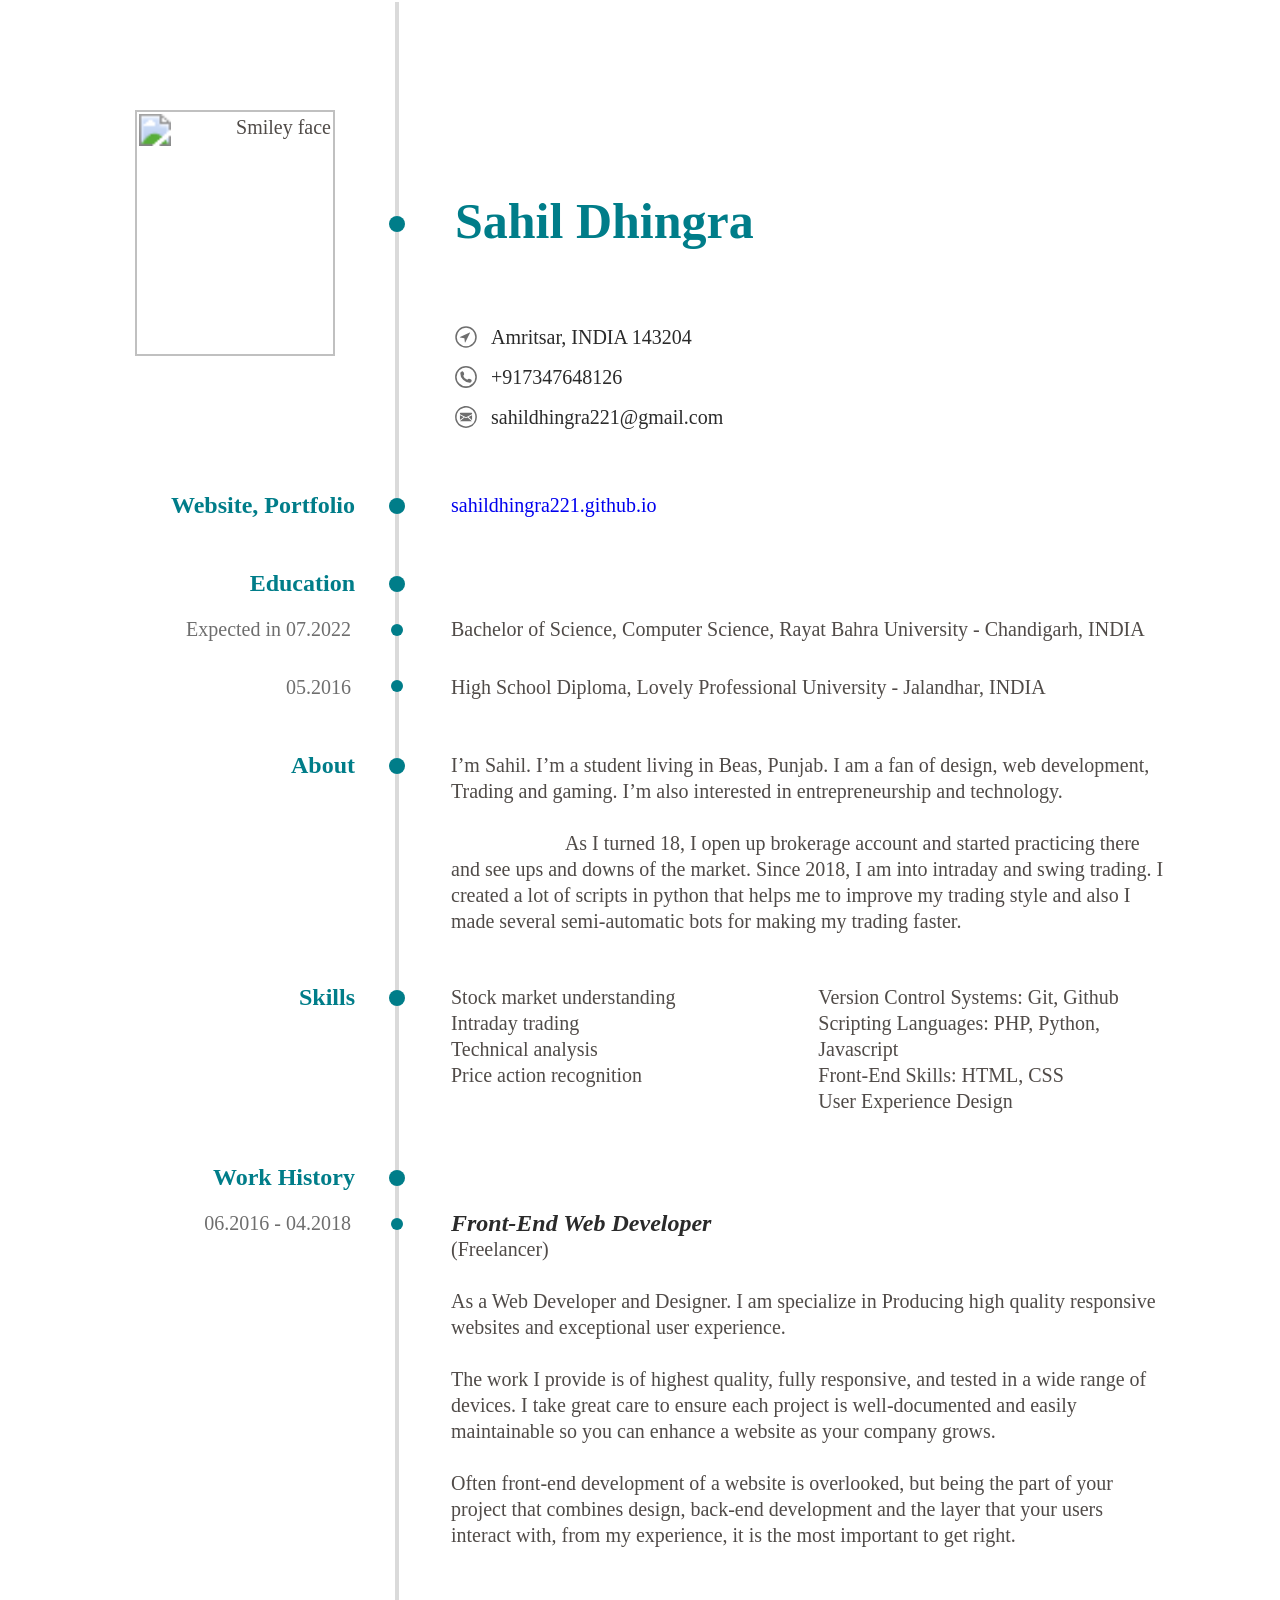
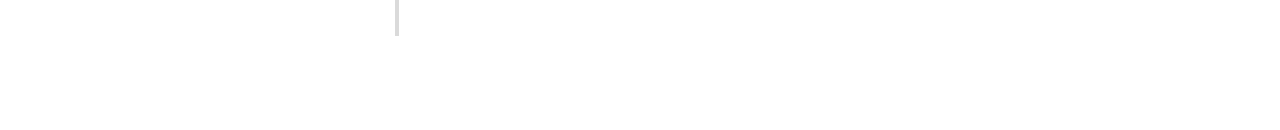
==== commit 0936465d: "--" ====
--- a/resume.html
+++ b/resume.html
@@ -1,8 +1,8 @@
 <head>
     <link rel="stylesheet" href="resume.css">
 </head>
+
 <body>
-<div class="">
     <div id="document" class="document fontsize fontface vmargins hmargins  pagesize skn-mlf6 MLF6  MPR ">
         <div id="CONTAINER_PARENT_0" class="topsection">
             <div id="CONTAINER_0" class="left-box">
@@ -208,7 +208,8 @@
                                         <div class="clearfix doc-item">
                                             <div class="field singlecolumn" id="FIELD_FRFM">
                                                 <p>I’m Sahil. I’m a student living in Beas, Punjab. I am a fan of design, web development, Trading and gaming. I’m also interested in entrepreneurship and technology.</p>
-                                               <br> <p>&nbsp;&nbsp;&nbsp;&nbsp;&nbsp;&nbsp;&nbsp;&nbsp;&nbsp;&nbsp;&nbsp;&nbsp;&nbsp;&nbsp;&nbsp;&nbsp;&nbsp;&nbsp;&nbsp;&nbsp;&nbsp;&nbsp;&nbsp;As I turned 18, I open up brokerage account and started practicing there and see ups and downs of the market. Since 2018, I am into intraday and swing trading. I created a lot of scripts in python that helps me to improve my trading style and also I made several semi-automatic bots for making my trading faster.</p>
+                                                <br>
+                                                <p>&nbsp;&nbsp;&nbsp;&nbsp;&nbsp;&nbsp;&nbsp;&nbsp;&nbsp;&nbsp;&nbsp;&nbsp;&nbsp;&nbsp;&nbsp;&nbsp;&nbsp;&nbsp;&nbsp;&nbsp;&nbsp;&nbsp;&nbsp;As I turned 18, I open up brokerage account and started practicing there and see ups and downs of the market. Since 2018, I am into intraday and swing trading. I created a lot of scripts in python that helps me to improve my trading style and also I made several semi-automatic bots for making my trading faster.</p>
                                             </div>
                                         </div>
                                     </div>
@@ -298,5 +299,4 @@
             <div id="CONTAINER_3" class="signContainer"></div>
         </div>
     </div>
-</div>
 </body>
--- a/resume.css
+++ b/resume.css
@@ -1,5 +1,6 @@
 #document {
     margin: 0 auto;
+    zoom:2;
 }
 html,
 body,
@@ -97,7 +98,15 @@
 #document.skn-mlf6 ul li {
     position: relative;
     margin: 0 0 0 0px;
-    padding-left: 10px
+    padding-left: 0px
+}
+
+#document.skn-mlf6 ul li a{
+    text-decoration: none;
+}
+
+#document.skn-mlf6 ul li a:hover{
+    text-decoration: underline;
 }
 
 #document.skn-mlf6 ul li:before {
@@ -105,7 +114,8 @@
     font-size: 10px;
     position: absolute;
     left: 0;
-    top: 0
+    top: 0;
+    display: none;
 }
 
 /*END content disc style for LI*/
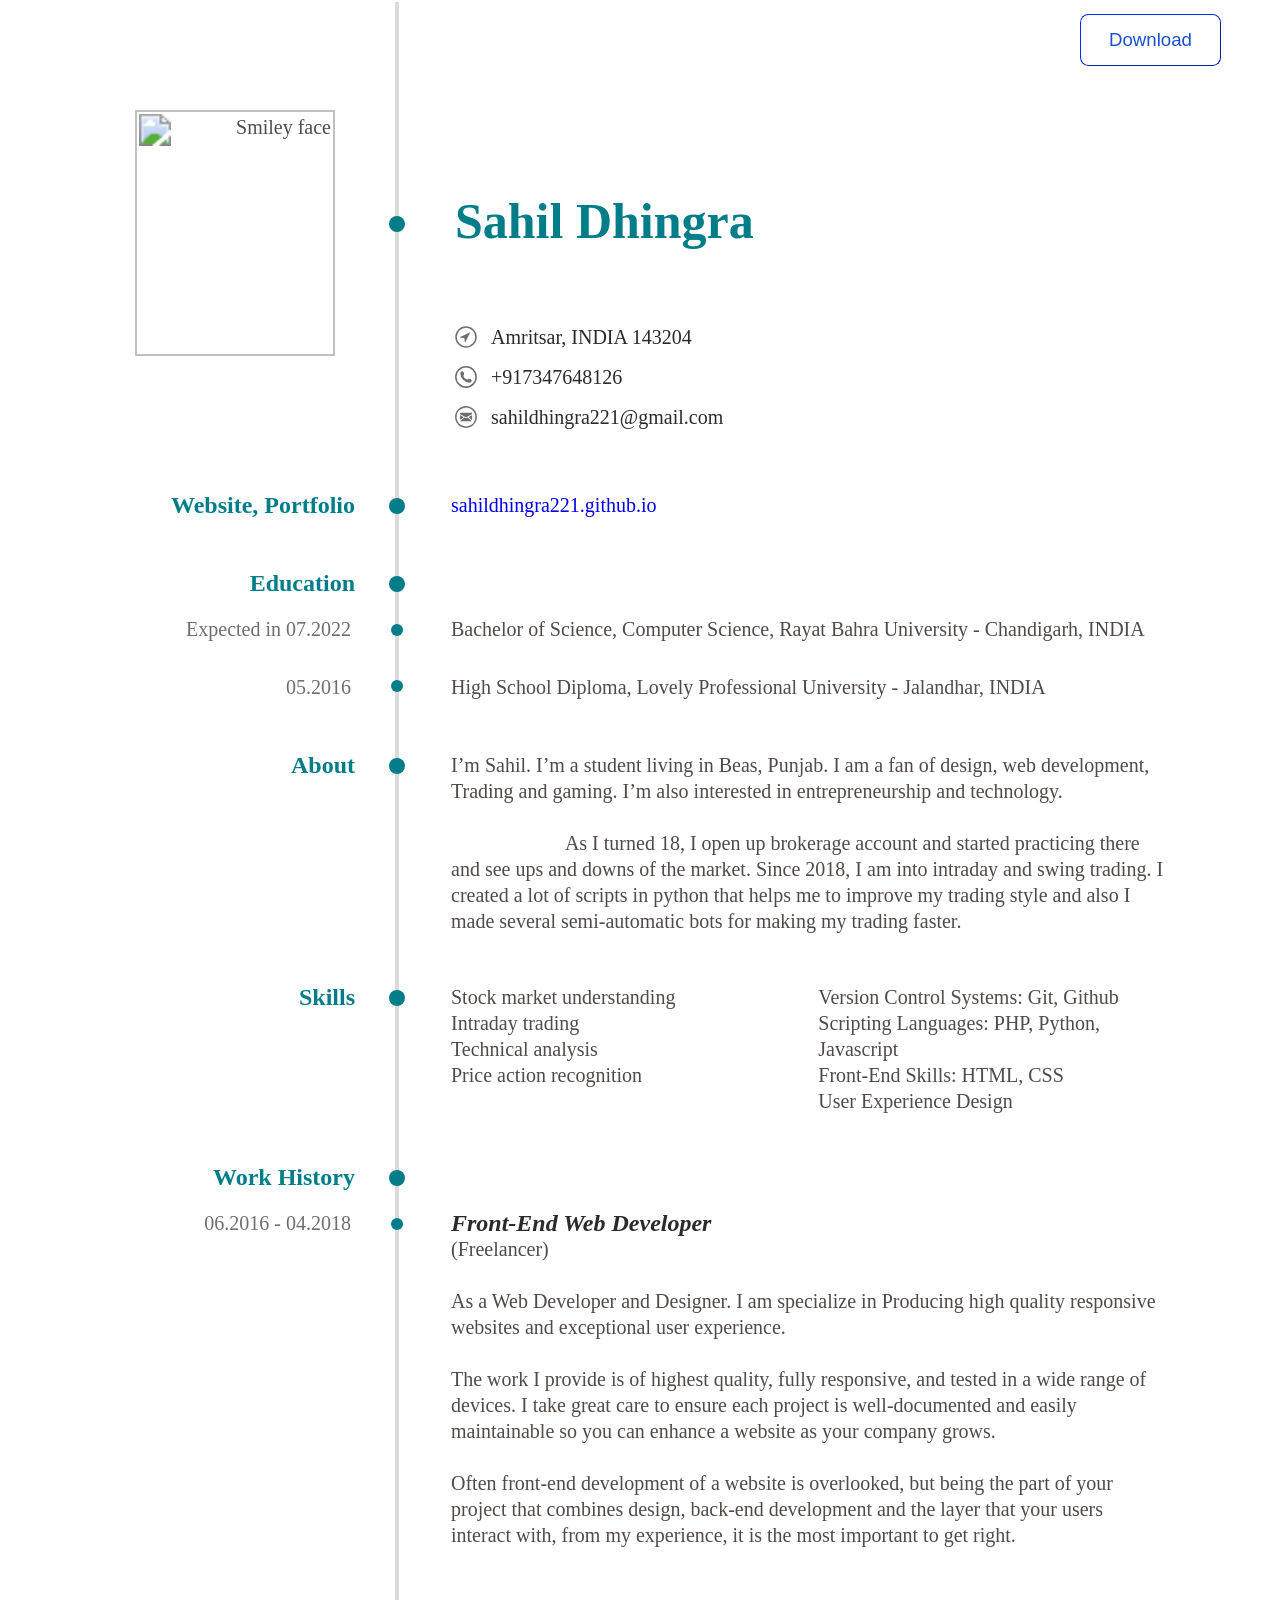
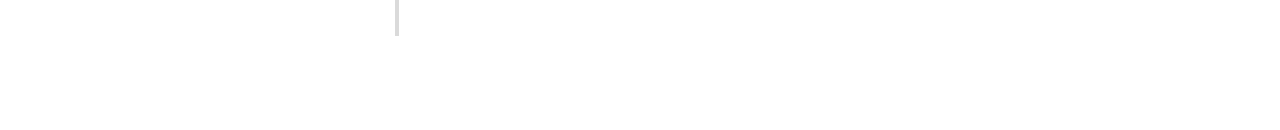
==== commit 44747e82: "--" ====
--- a/resume.html
+++ b/resume.html
@@ -3,7 +3,13 @@
 </head>
 
 <body>
+
     <div id="document" class="document fontsize fontface vmargins hmargins  pagesize skn-mlf6 MLF6  MPR ">
+        <div id="download-resume-link">
+            <a href='undefined' target='_blank'>
+                <input type='button' style='padding-left:20px;padding-top:10px;padding-right:20px;padding-bottom:10px;margin-left:10px;margin-top:10px;margin-right:10px;margin-bottom:10px;background-color:#ffffff;color:#1950d2;border-left-width:1px;border-top-width:1px;border-right-width:1px;border-bottom-width:1px;border-color:#002aff;border-radius:6px;cursor:pointer' value='Download' onMouseOver=this.style.backgroundColor='#1950d2' ;this.style.color='#ffffff' ;this.style.borderColor='#0008ff' onMouseOut=this.style.backgroundColor='#ffffff' ;this.style.color='#1950d2' ;this.style.borderColor='#002aff' />
+            </a>
+        </div>
         <div id="CONTAINER_PARENT_0" class="topsection">
             <div id="CONTAINER_0" class="left-box">
                 <div data-react-beautiful-dnd-draggable="3" class="sortable-item section-container SortableItem-sibling  data-PICT">
--- a/resume.css
+++ b/resume.css
@@ -1,6 +1,12 @@
 #document {
     margin: 0 auto;
     zoom:2;
+}
+#download-resume-link{
+    position: absolute;
+    right: 0;
+    zoom:0.7;
+    z-index: 100;
 }
 html,
 body,
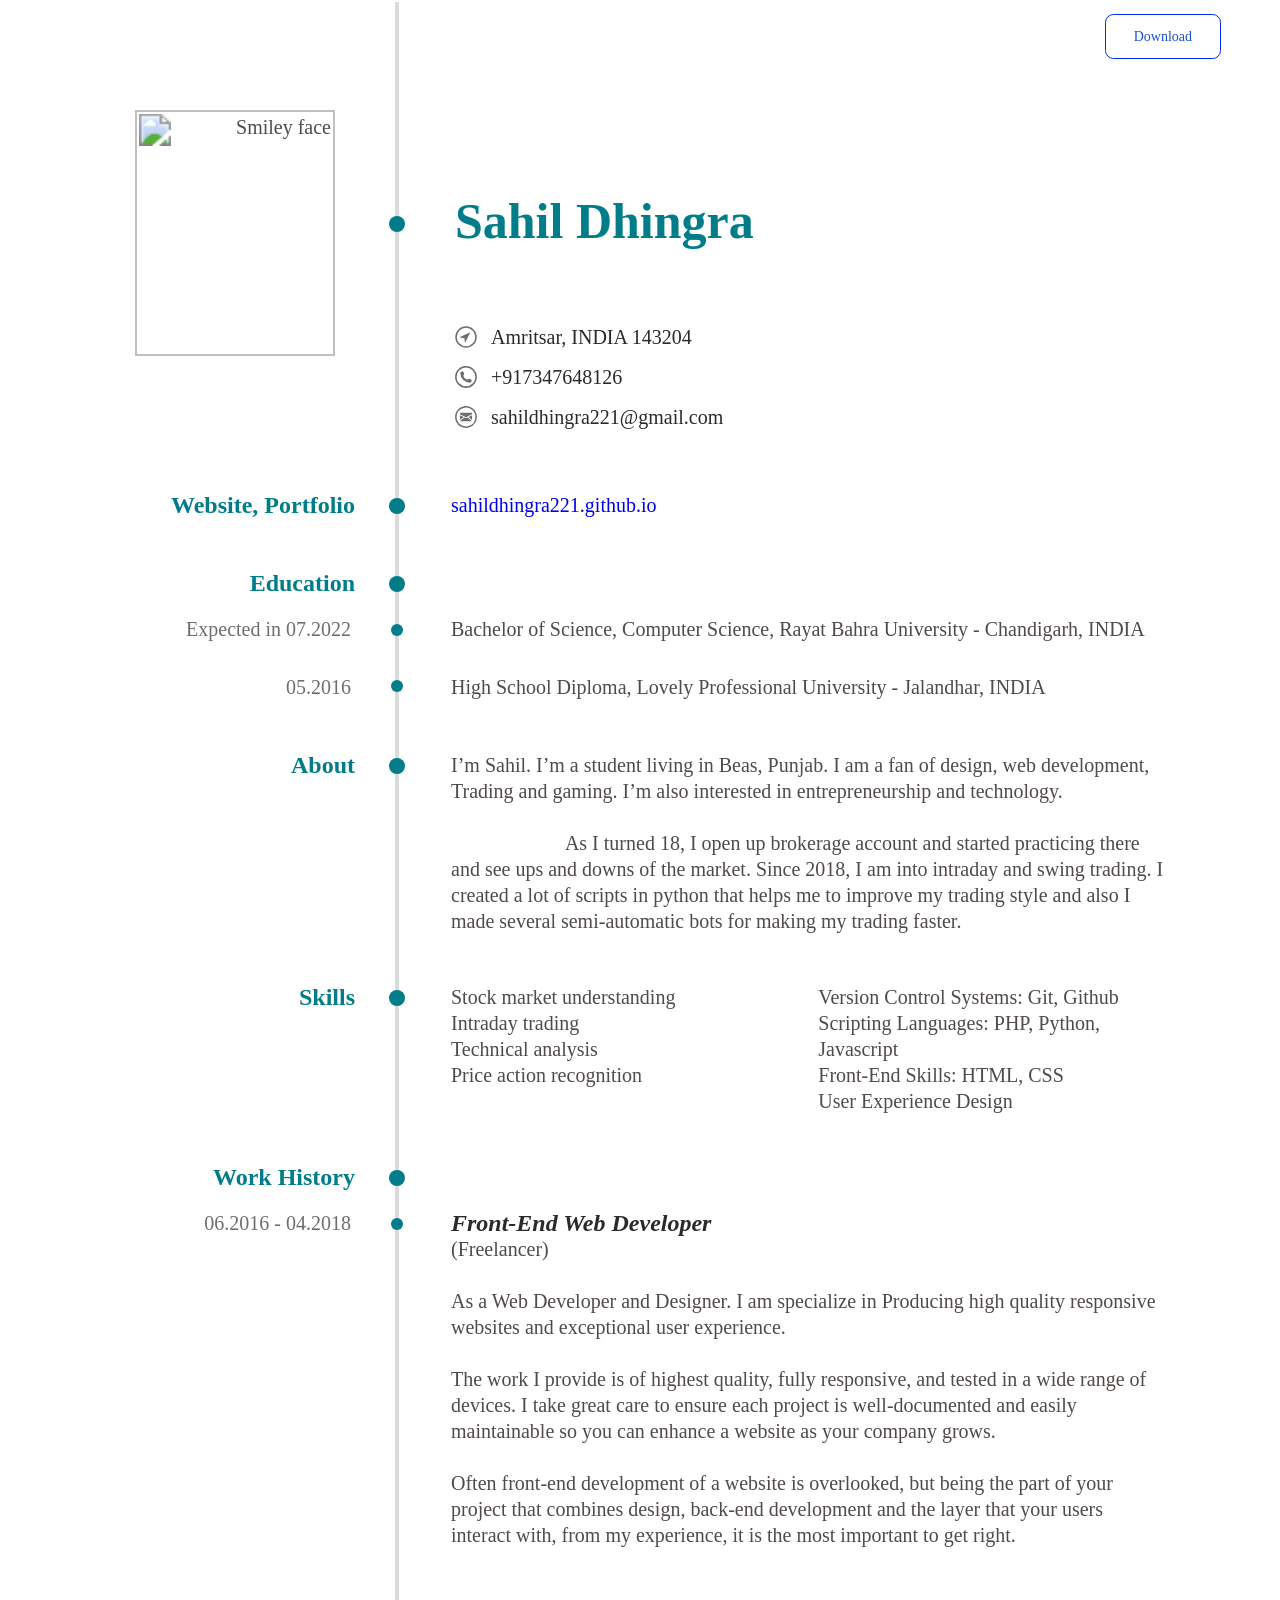
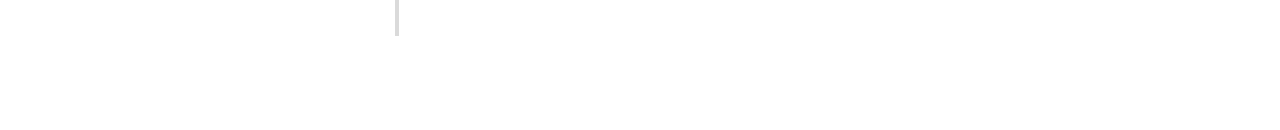
==== commit bb972e71: "--" ====
--- a/resume.html
+++ b/resume.html
@@ -6,8 +6,9 @@
 
     <div id="document" class="document fontsize fontface vmargins hmargins  pagesize skn-mlf6 MLF6  MPR ">
         <div id="download-resume-link">
-            <a href='undefined' target='_blank'>
-                <input type='button' style='padding-left:20px;padding-top:10px;padding-right:20px;padding-bottom:10px;margin-left:10px;margin-top:10px;margin-right:10px;margin-bottom:10px;background-color:#ffffff;color:#1950d2;border-left-width:1px;border-top-width:1px;border-right-width:1px;border-bottom-width:1px;border-color:#002aff;border-radius:6px;cursor:pointer' value='Download' onMouseOver=this.style.backgroundColor='#1950d2' ;this.style.color='#ffffff' ;this.style.borderColor='#0008ff' onMouseOut=this.style.backgroundColor='#ffffff' ;this.style.color='#1950d2' ;this.style.borderColor='#002aff' />
+            <a href='resume.pdf' target='_blank'>
+               Download
+                <input type='button' style='display:none;padding-left:20px;padding-top:10px;padding-right:20px;padding-bottom:10px;margin-left:10px;margin-top:10px;margin-right:10px;margin-bottom:10px;background-color:#ffffff;color:#1950d2;border-left-width:1px;border-top-width:1px;border-right-width:1px;border-bottom-width:1px;border-color:#002aff;border-radius:6px;cursor:pointer' value='Download' onMouseOver=this.style.backgroundColor='#1950d2' ;this.style.borderColor='#0008ff' onMouseOut=this.style.backgroundColor='#ffffff' ;this.style.color='#1950d2' ;this.style.borderColor='#002aff' />
             </a>
         </div>
         <div id="CONTAINER_PARENT_0" class="topsection">
--- a/resume.css
+++ b/resume.css
@@ -1,13 +1,44 @@
 #document {
     margin: 0 auto;
-    zoom:2;
-}
-#download-resume-link{
+    zoom: 2;
+}
+
+#download-resume-link {
     position: absolute;
     right: 0;
-    zoom:0.7;
+    top: 20px;
+    zoom: 0.7;
     z-index: 100;
 }
+
+#download-resume-link a {
+    padding-left: 20px;
+    padding-top: 10px;
+    padding-right: 20px;
+    padding-bottom: 10px;
+    margin-left: 10px;
+    margin-top: 10px;
+    margin-right: 10px;
+    margin-bottom: 10px;
+    background-color: #ffffff;
+    color: #1950d2;
+    border-left-width: 1px;
+    border-top-width: 1px;
+    border-right-width: 1px;
+    border-bottom-width: 1px;
+    border-color: #002aff;
+    border-radius: 6px;
+    border-style: solid;
+    cursor: pointer;
+    text-decoration: none;
+    transition-duration: 0.2s;
+}
+
+#download-resume-link a:hover {
+    color: white !important;
+    background:#1950d2;
+}
+
 html,
 body,
 div,
@@ -107,11 +138,11 @@
     padding-left: 0px
 }
 
-#document.skn-mlf6 ul li a{
+#document.skn-mlf6 ul li a {
     text-decoration: none;
 }
 
-#document.skn-mlf6 ul li a:hover{
+#document.skn-mlf6 ul li a:hover {
     text-decoration: underline;
 }
 
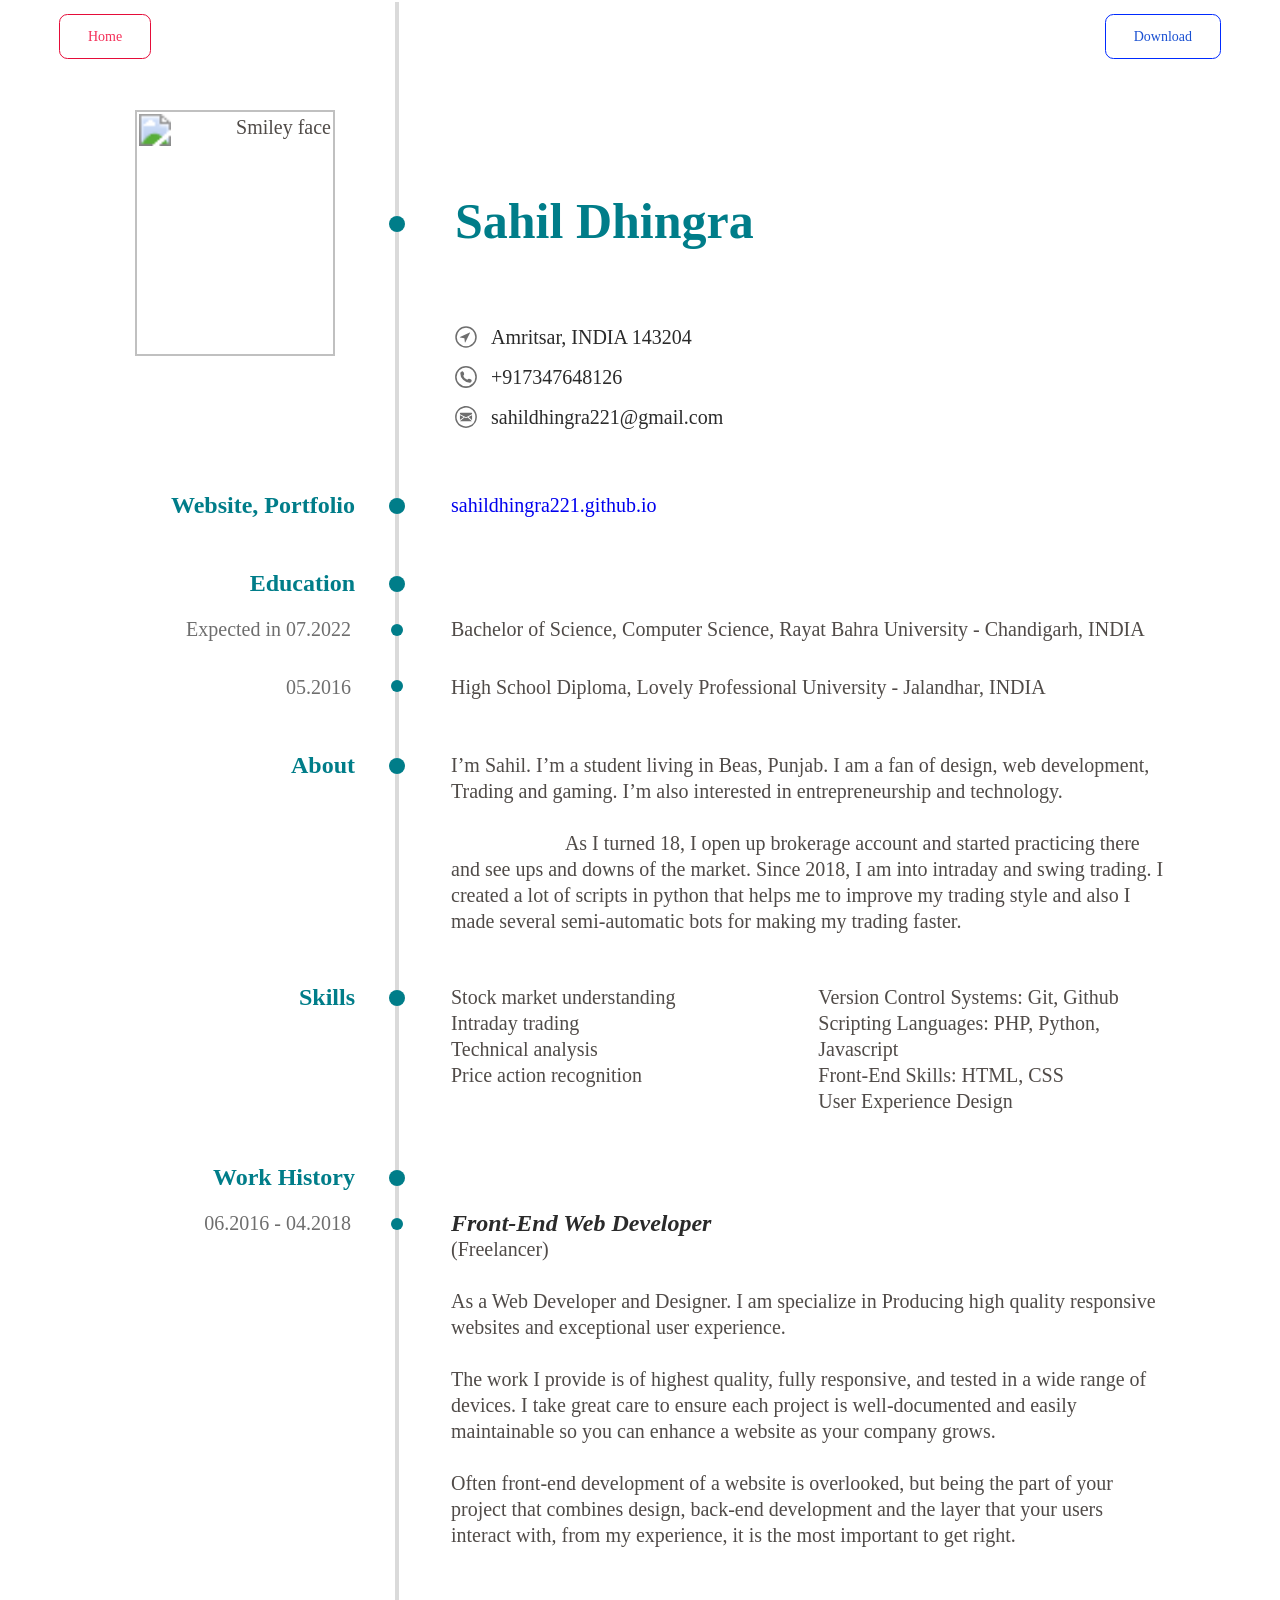
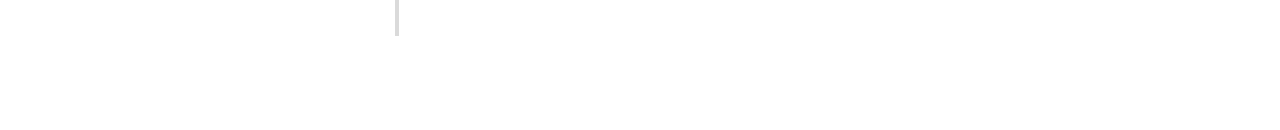
==== commit 29c8c11f: "--" ====
--- a/resume.html
+++ b/resume.html
@@ -5,10 +5,14 @@
 <body>
 
     <div id="document" class="document fontsize fontface vmargins hmargins  pagesize skn-mlf6 MLF6  MPR ">
+       <div id="home-link">
+            <a href='sahildhingra221.github.io'>
+               Home
+            </a>
+        </div>
         <div id="download-resume-link">
             <a href='resume.pdf' target='_blank'>
                Download
-                <input type='button' style='display:none;padding-left:20px;padding-top:10px;padding-right:20px;padding-bottom:10px;margin-left:10px;margin-top:10px;margin-right:10px;margin-bottom:10px;background-color:#ffffff;color:#1950d2;border-left-width:1px;border-top-width:1px;border-right-width:1px;border-bottom-width:1px;border-color:#002aff;border-radius:6px;cursor:pointer' value='Download' onMouseOver=this.style.backgroundColor='#1950d2' ;this.style.borderColor='#0008ff' onMouseOut=this.style.backgroundColor='#ffffff' ;this.style.color='#1950d2' ;this.style.borderColor='#002aff' />
             </a>
         </div>
         <div id="CONTAINER_PARENT_0" class="topsection">
--- a/resume.css
+++ b/resume.css
@@ -1,6 +1,41 @@
 #document {
     margin: 0 auto;
     zoom: 2;
+}
+
+#home-link {
+    position: absolute;
+    top: 20px;
+    zoom: 0.7;
+    z-index: 100;
+}
+
+#home-link a {
+    padding-left: 20px;
+    padding-top: 10px;
+    padding-right: 20px;
+    padding-bottom: 10px;
+    margin-left: 10px;
+    margin-top: 10px;
+    margin-right: 10px;
+    margin-bottom: 10px;
+    background-color: #ffffff;
+    color: #F43059;
+    border-left-width: 1px;
+    border-top-width: 1px;
+    border-right-width: 1px;
+    border-bottom-width: 1px;
+    border-color: #E50C39;
+    border-radius: 6px;
+    border-style: solid;
+    cursor: pointer;
+    text-decoration: none;
+    transition-duration: 0.2s;
+}
+
+#home-link a:hover {
+    color: white !important;
+    background:#E50C39;
 }
 
 #download-resume-link {
